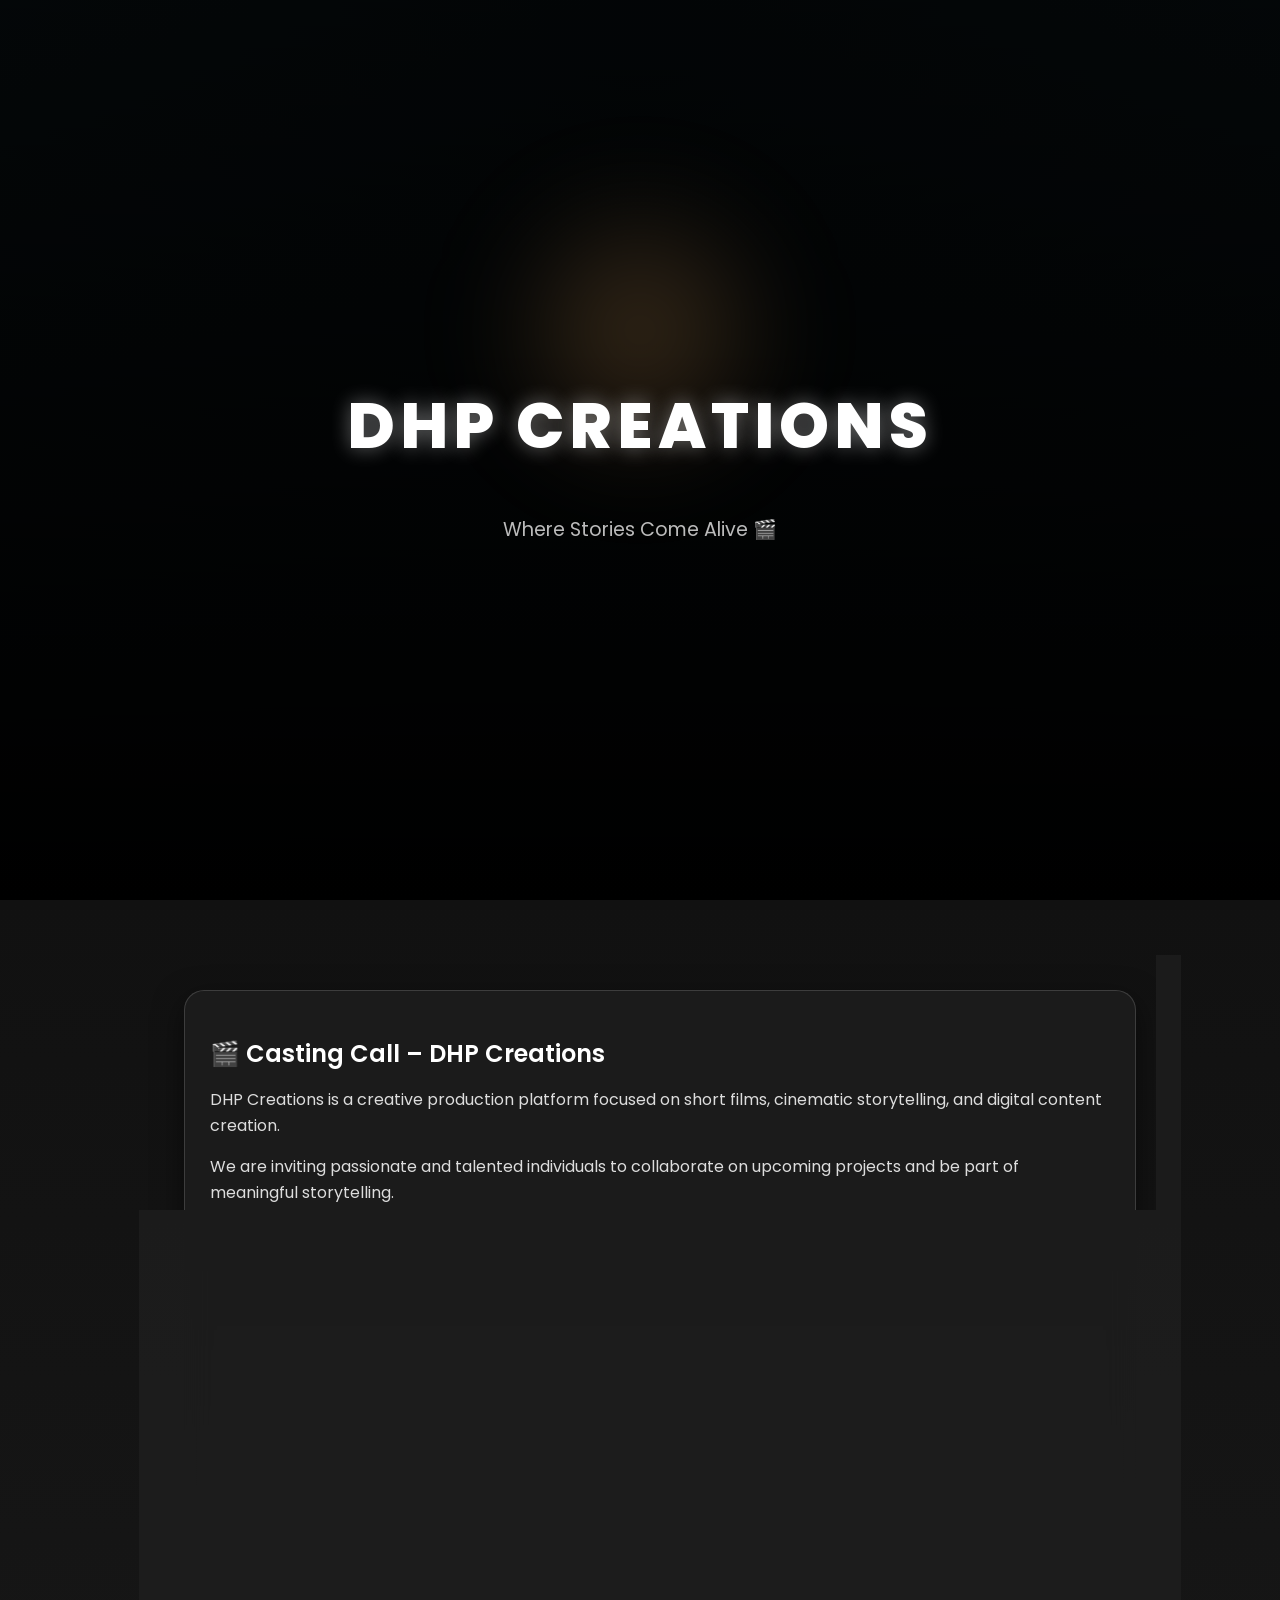
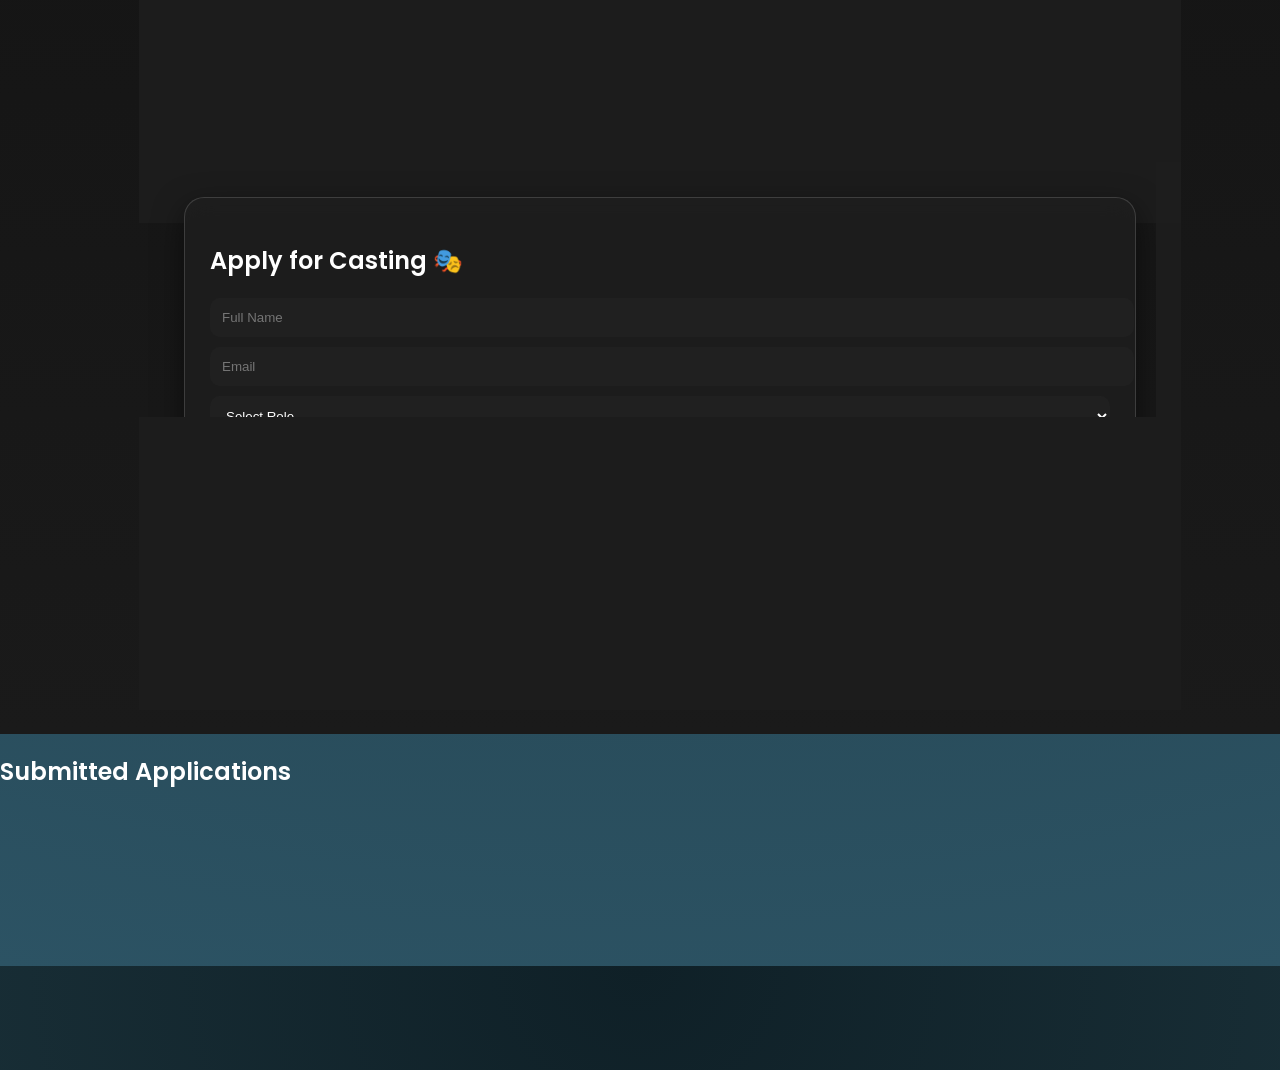
==== frontend/index.html @ b370ccc9 "Final project commit" ====
<!DOCTYPE html>
<html lang="en">
<head>
    <meta charset="UTF-8">
    <title>DHP Creations Casting</title>
    <link rel="stylesheet" href="style.css">
    <!-- Font Awesome for social icons -->
    <link rel="stylesheet" href="https://cdnjs.cloudflare.com/ajax/libs/font-awesome/6.5.0/css/all.min.css">
</head>
<body>

<!-- HERO / CINEMATIC HEADER -->
<div class="hero">
    <div class="spotlight"></div>
    <div class="overlay">
        <h1 class="hero-title">DHP CREATIONS</h1>
        <p class="hero-tagline">Where Stories Come Alive 🎬</p>
    </div>
</div>

<div class="container">

    <!-- ABOUT / CASTING -->
    <div class="card">
        <h2>🎬 Casting Call – DHP Creations</h2>
        <p>
            DHP Creations is a creative production platform focused on short films, cinematic storytelling, and digital content creation.
        </p>
        <p>
            We are inviting passionate and talented individuals to collaborate on upcoming projects and be part of meaningful storytelling.
        </p>

        <hr>

        <h3>🎥 Open Roles</h3>
        <ul class="roles">
            <li>🎭 Actors / Actresses</li>
            <li>🎬 Assistant Directors</li>
            <li>🎥 Cinematographers</li>
            <li>✂️ Video Editors</li>
            <li>🎶 Music Directors</li>
            <li>🎤 Singers</li>
            <li>📝 Script Writers</li>
            <li>💃 Choreographers</li>
        </ul>

        <hr>

        <h3>🎬 Direction</h3>
        <p>
            All film projects under DHP Creations are directed by <b>NANDU</b>, bringing creative vision and cinematic storytelling to every production.
        </p>

        <hr>

        <h3>📱 Connect</h3>
        <div class="socials">
            <a href="https://instagram.com/dhp_creations" target="_blank">
                <i class="fab fa-instagram"></i> @dhp_creations
            </a>
            <a href="https://youtube.com/@dhpcreations" target="_blank">
                <i class="fab fa-youtube"></i> @dhpcreations
            </a>
            <a href="mailto:dhpcreations15@gmail.com">
                <i class="fas fa-envelope"></i> dhpcreations15@gmail.com
            </a>
        </div>
    </div>

    <!-- CASTING APPLICATION FORM -->
    <div class="card">
        <h2>Apply for Casting 🎭</h2>
        <form id="form">
            <input type="text" id="name" placeholder="Full Name" required>
            <input type="email" id="email" placeholder="Email" required>
            <select id="role" required>
                <option value="">Select Role</option>
                <option>Actor / Actress</option>
                <option>Cinematographer</option>
                <option>Editor</option>
                <option>Writer</option>
                <option>Singer</option>
                <option>Music Director</option>
                <option>Choreographer</option>
                <option>Assistant Director</option>
            </select>
            <textarea id="message" placeholder="Tell us about your experience..."></textarea>
            <button type="submit">Apply Now 🚀</button>
            <p id="status"></p>
        </form>
    </div>

</div>

<script src="script.js"></script>
</body>
</html>

<h2>Submitted Applications</h2>
<div id="submitted-data"></div>

<!-- Submitted Applications Cinematic -->
<div class="card" id="submitted-data-container">
    <h2>Submitted Applications 🎬</h2>
    <div id="submitted-data-wrapper">
        <div id="submitted-data"></div> <!-- table will scroll inside this -->
    </div>
</div>
---- frontend/style.css ----
/* FONT */
@import url('https://fonts.googleapis.com/css2?family=Poppins:wght@300;400;600;800&display=swap');

body {
    margin: 0;
    font-family: 'Poppins', sans-serif;
    background: radial-gradient(circle at top, #0f2027, #203a43, #2c5364);
    color: white;
    overflow-x: hidden;
}

/* HERO */
.hero {
    height: 100vh;
    background: linear-gradient(to bottom, rgba(0,0,0,0.85), rgba(0,0,0,1)),
                url('https://images.unsplash.com/photo-1511379938547-c1f69419868d') center/cover no-repeat;
    display: flex;
    justify-content: center;
    align-items: center;
    text-align: center;
    position: relative;
}

.hero::before {
    content: "";
    position: absolute;
    width: 300px;
    height: 300px;
    background: radial-gradient(circle, rgba(255,180,100,0.25), transparent 70%);
    top: 20%;
    left: 50%;
    transform: translateX(-50%);
    filter: blur(50px);
}

.overlay {
    position: relative;
    z-index: 2;
}

.hero-title {
    font-size: 4rem;
    font-weight: 800;
    letter-spacing: 5px;
    text-shadow: 0 0 20px rgba(255,255,255,0.4);
    animation: fadeZoom 2s ease;
}

.hero-tagline {
    color: #bbb;
    margin-top: 10px;
    font-size: 1.2rem;
}

/* CONTAINER */
.container {
    padding: 50px 20px;
    max-width: 1000px;
    margin: auto;
}

/* GLASS CARD */
.card {
    background: rgba(255,255,255,0.08);
    border: 1px solid rgba(255,255,255,0.15);
    backdrop-filter: blur(15px);
    border-radius: 20px;
    padding: 25px;
    margin: 25px 0;
    box-shadow: 0 10px 30px rgba(0,0,0,0.5);
    transition: 0.5s;
    opacity: 0;
    transform: translateY(50px);
}

.card.show {
    opacity: 1;
    transform: translateY(0);
}

/* TEXT */
h2 { font-weight: 600; margin-bottom: 10px; }
h3 { margin-top: 15px; margin-bottom: 5px; font-weight: 500; }
p { color: #ddd; line-height: 1.6; }

/* ROLES GRID */
.roles {
    display: grid;
    grid-template-columns: repeat(auto-fit, minmax(180px, 1fr));
    gap: 10px;
    list-style: none;
    padding: 0;
}

.roles li {
    background: rgba(255,255,255,0.1);
    padding: 10px;
    border-radius: 10px;
    text-align: center;
    transition: 0.3s;
}

.roles li:hover {
    background: rgba(255,255,255,0.2);
    transform: scale(1.05);
}

/* FORM */
input, textarea, select {
    width: 100%;
    padding: 12px;
    margin-top: 10px;
    border-radius: 10px;
    border: none;
    outline: none;
    background: rgba(255,255,255,0.1);
    color: white;
}

textarea { resize: none; height: 80px; }

/* BUTTON */
button {
    margin-top: 15px;
    width: 100%;
    padding: 12px;
    border: none;
    border-radius: 10px;
    background: linear-gradient(45deg, #ff416c, #ff4b2b);
    color: white;
    font-weight: 600;
    cursor: pointer;
    transition: 0.3s;
}

button:hover {
    transform: scale(1.05);
    box-shadow: 0 0 15px rgba(255,75,43,0.6);
}

/* SOCIAL LINKS */
.socials a {
    display: flex;
    align-items: center;
    gap: 10px;
    margin: 8px 0;
    padding: 10px;
    border-radius: 10px;
    text-decoration: none;
    color: white;
    background: rgba(255,255,255,0.1);
    transition: 0.3s;
}

.socials a:hover { transform: translateX(5px); }

/* STATUS */
#status { margin-top: 10px; color: #00ffcc; }

/* ANIMATIONS */
@keyframes fadeZoom {
    from { opacity: 0; transform: scale(1.2); }
    to { opacity: 1; transform: scale(1); }
}

/* FULL SCREEN CASTING SECTION */
.container {
    width: 100%;
    max-width: 100%; /* full width */
    padding: 50px 20px;
    margin: 0 auto;
    background: linear-gradient(to bottom, #111111, #1a1a1a); /* new darker background */
}

/* GLASS CARD FULL WIDTH */
.card {
    max-width: 900px;
    width: 90%; /* almost full screen */
    margin: 30px auto;
    background: rgba(30, 30, 30, 0.85); /* darker card for contrast */
    border: 1px solid rgba(255,255,255,0.15);
    backdrop-filter: blur(15px);
}

/* Roles & Form adjust width */
.roles li {
    background: rgba(50,50,50,0.2); /* darker role items */
}

input, textarea, select {
    background: rgba(50,50,50,0.2); /* darker input fields */
    color: #fff;
}

button {
    background: linear-gradient(45deg, #ff8c00, #ff416c); /* cinematic orange-pink */
    color: white;
}

/* Social Links */
.socials a {
    background: rgba(50,50,50,0.2); /* darker social link background */
    color: #fff;
}

/* Optional: add padding below hero */
.hero + .container {
    padding-top: 60px;
}

/* SCROLLING CINEMATIC TABLE */
#submitted-data-wrapper {
    max-height: 300px; /* height of rolling panel */
    overflow: hidden;
    position: relative;
}

#submitted-data {
    animation: scrollCredits 15s linear infinite; /* rolling credits */
}

#submitted-data table {
    width: 100%;
    border-collapse: collapse;
    color: #fff;
}

#submitted-data th, #submitted-data td {
    padding: 12px;
    border-bottom: 1px solid rgba(255,255,255,0.1);
    text-align: left;
}

#submitted-data th {
    background: rgba(255,255,255,0.05);
    color: #ffb347; /* cinematic orange highlight */
    font-weight: 600;
}

#submitted-data tr:hover {
    background: rgba(255,255,255,0.08);
}

#submitted-data td {
    background: rgba(255,255,255,0.02);
}

/* CINEMATIC ROLLING ANIMATION */
@keyframes scrollCredits {
    0% {
        transform: translateY(100%);
        opacity: 0;
    }
    10% {
        opacity: 1;
    }
    90% {
        opacity: 1;
    }
    100% {
        transform: translateY(-100%);
        opacity: 0;
    }
}

#submitted-data-container::before {
    content: "";
    position: absolute;
    width: 200px;
    height: 200px;
    background: radial-gradient(circle, rgba(255,180,100,0.2), transparent 70%);
    top: 0;
    left: 50%;
    transform: translateX(-50%);
    filter: blur(60px);
}
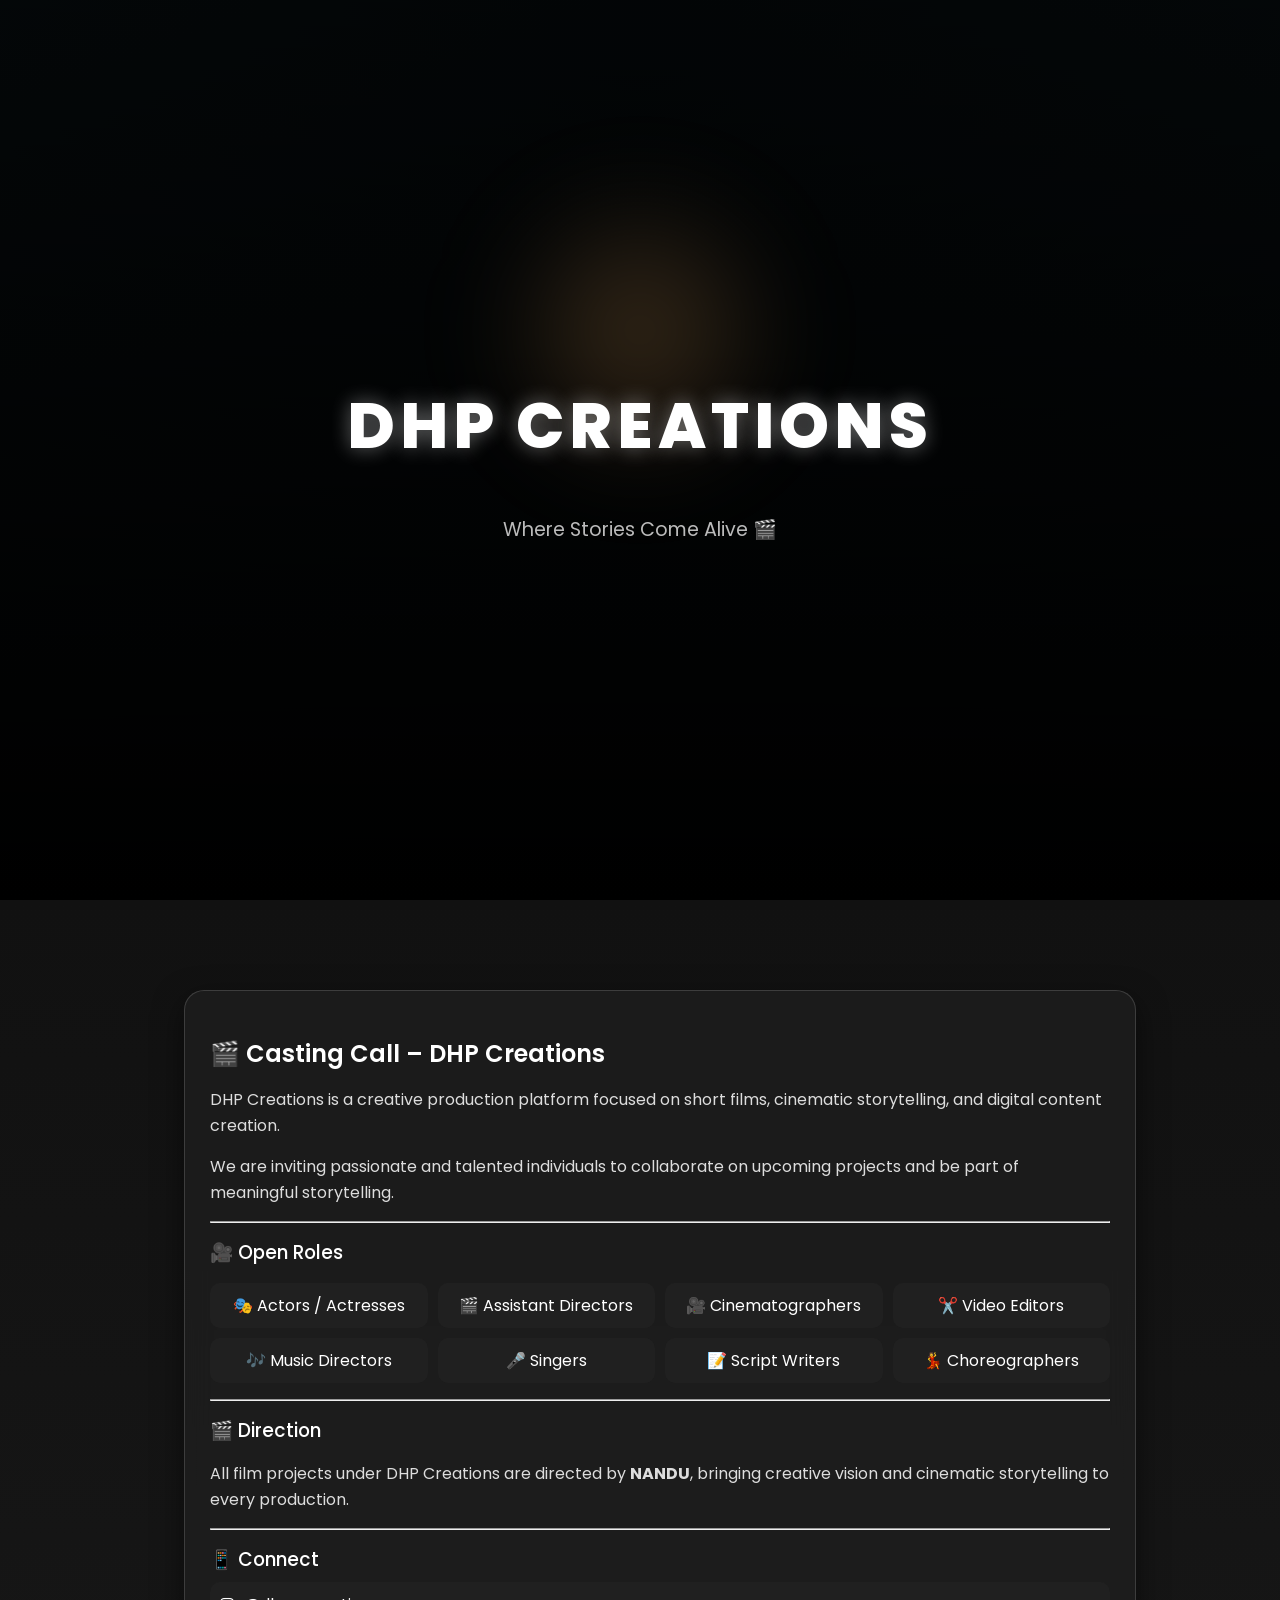
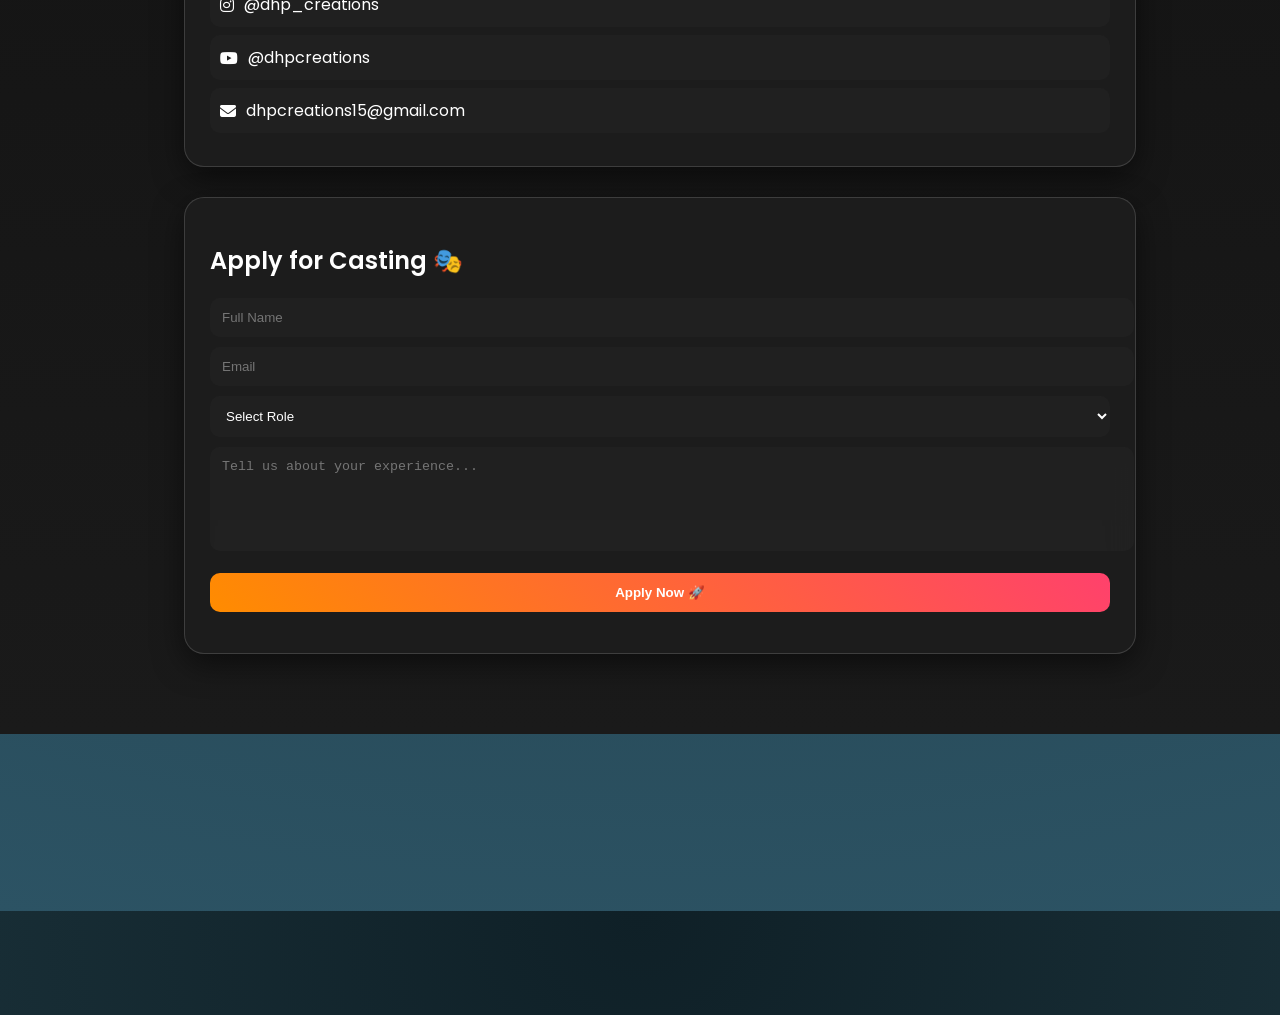
==== commit f4fc8410: "Final project for review" ====
--- a/frontend/index.html
+++ b/frontend/index.html
@@ -96,9 +96,6 @@
 </body>
 </html>
 
-<h2>Submitted Applications</h2>
-<div id="submitted-data"></div>
-
 <!-- Submitted Applications Cinematic -->
 <div class="card" id="submitted-data-container">
     <h2>Submitted Applications 🎬</h2>
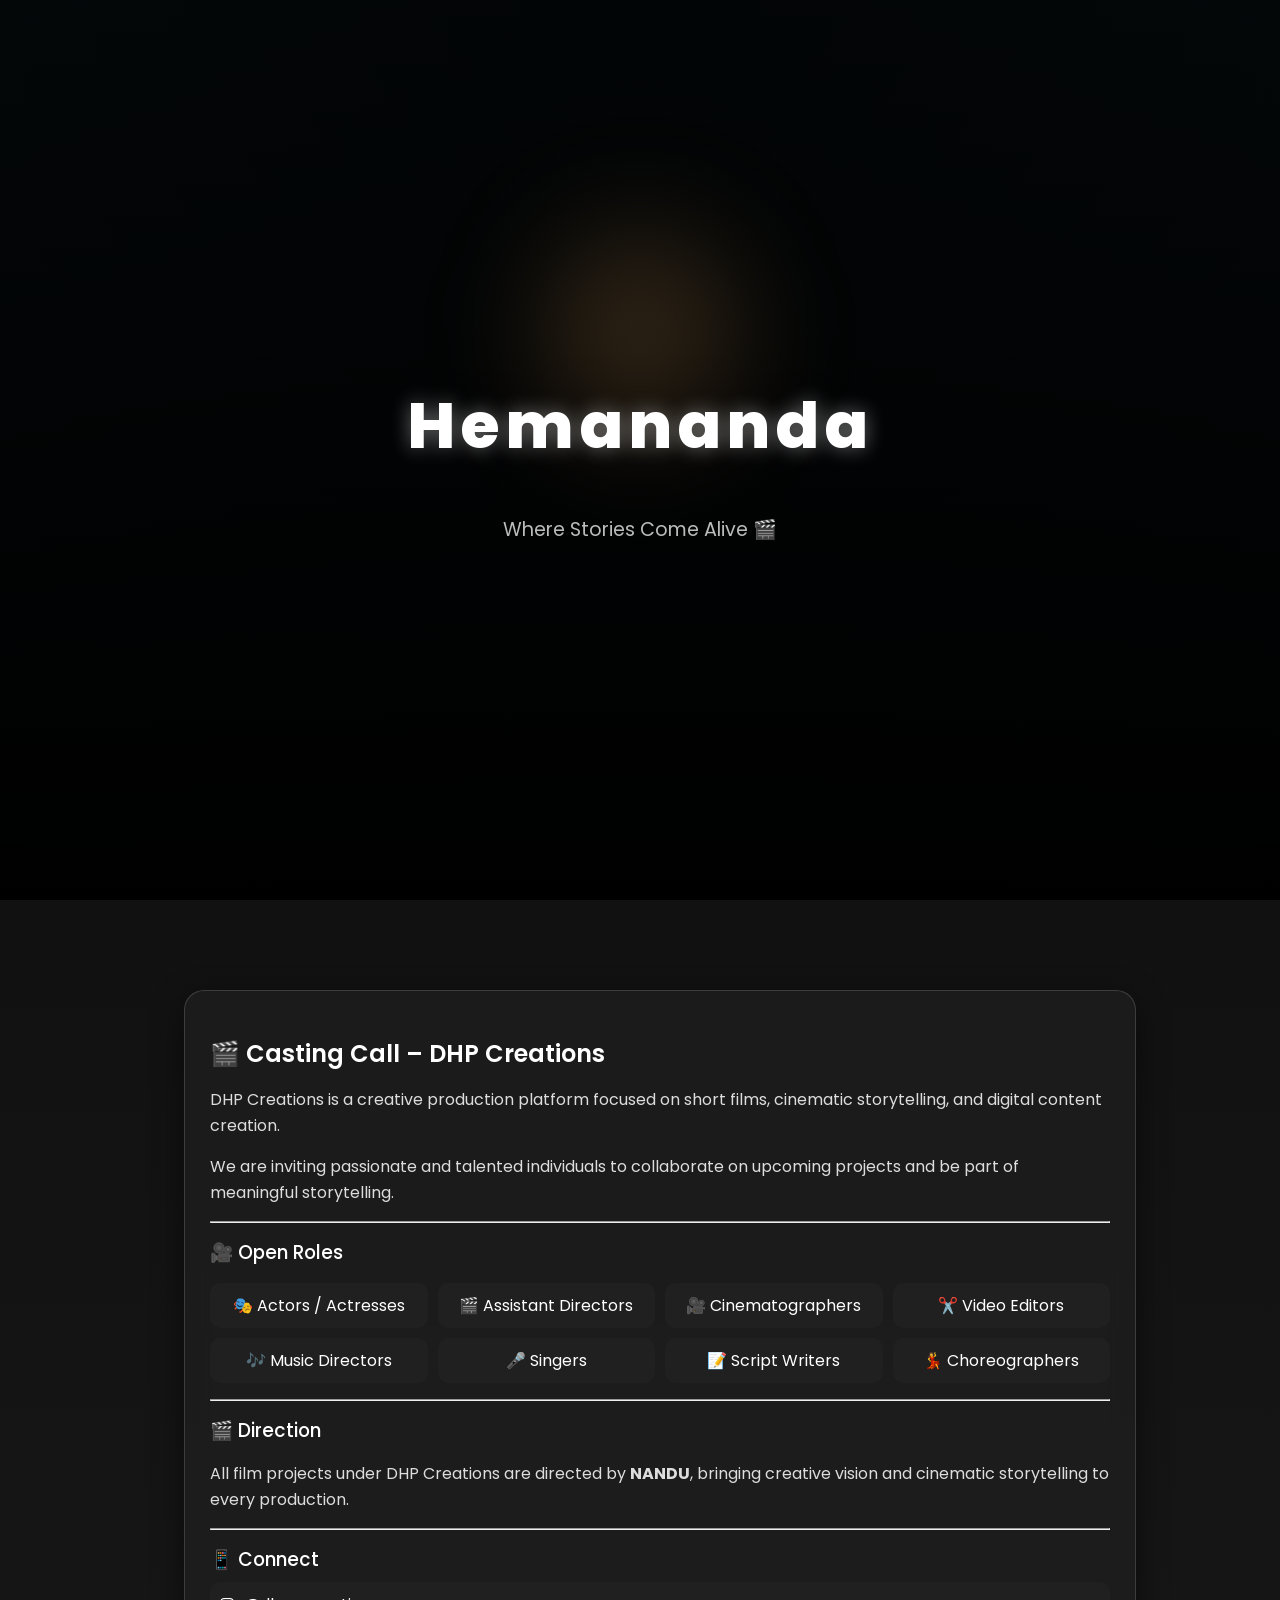
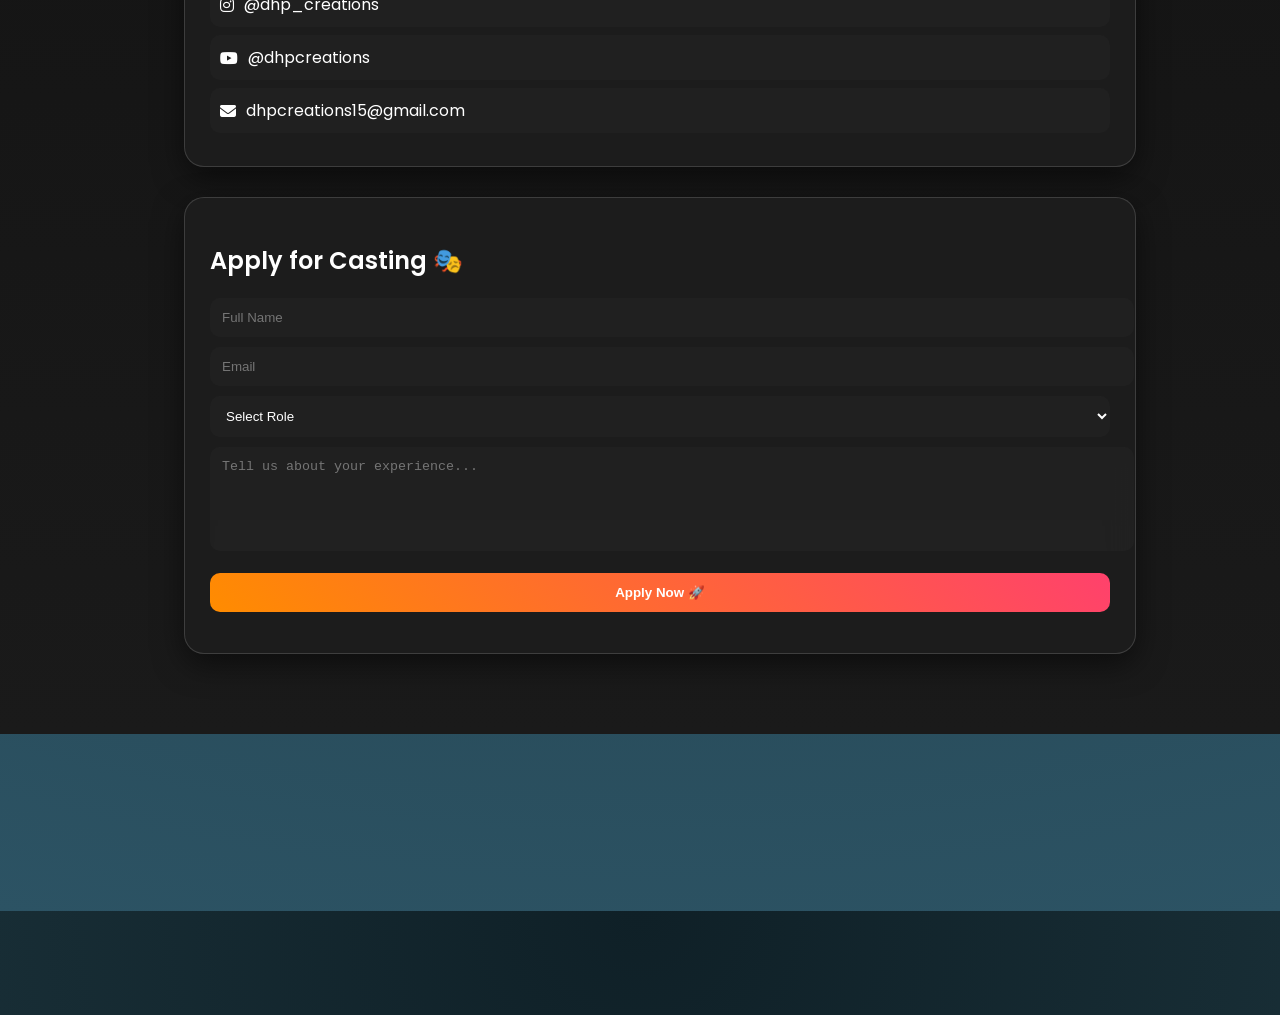
==== commit 2f925077: "Update index.html" ====
--- a/frontend/index.html
+++ b/frontend/index.html
@@ -13,7 +13,7 @@
 <div class="hero">
     <div class="spotlight"></div>
     <div class="overlay">
-        <h1 class="hero-title">DHP CREATIONS</h1>
+        <h1 class="hero-title">Hemananda</h1>
         <p class="hero-tagline">Where Stories Come Alive 🎬</p>
     </div>
 </div>
@@ -102,4 +102,4 @@
     <div id="submitted-data-wrapper">
         <div id="submitted-data"></div> <!-- table will scroll inside this -->
     </div>
-</div>+</div>
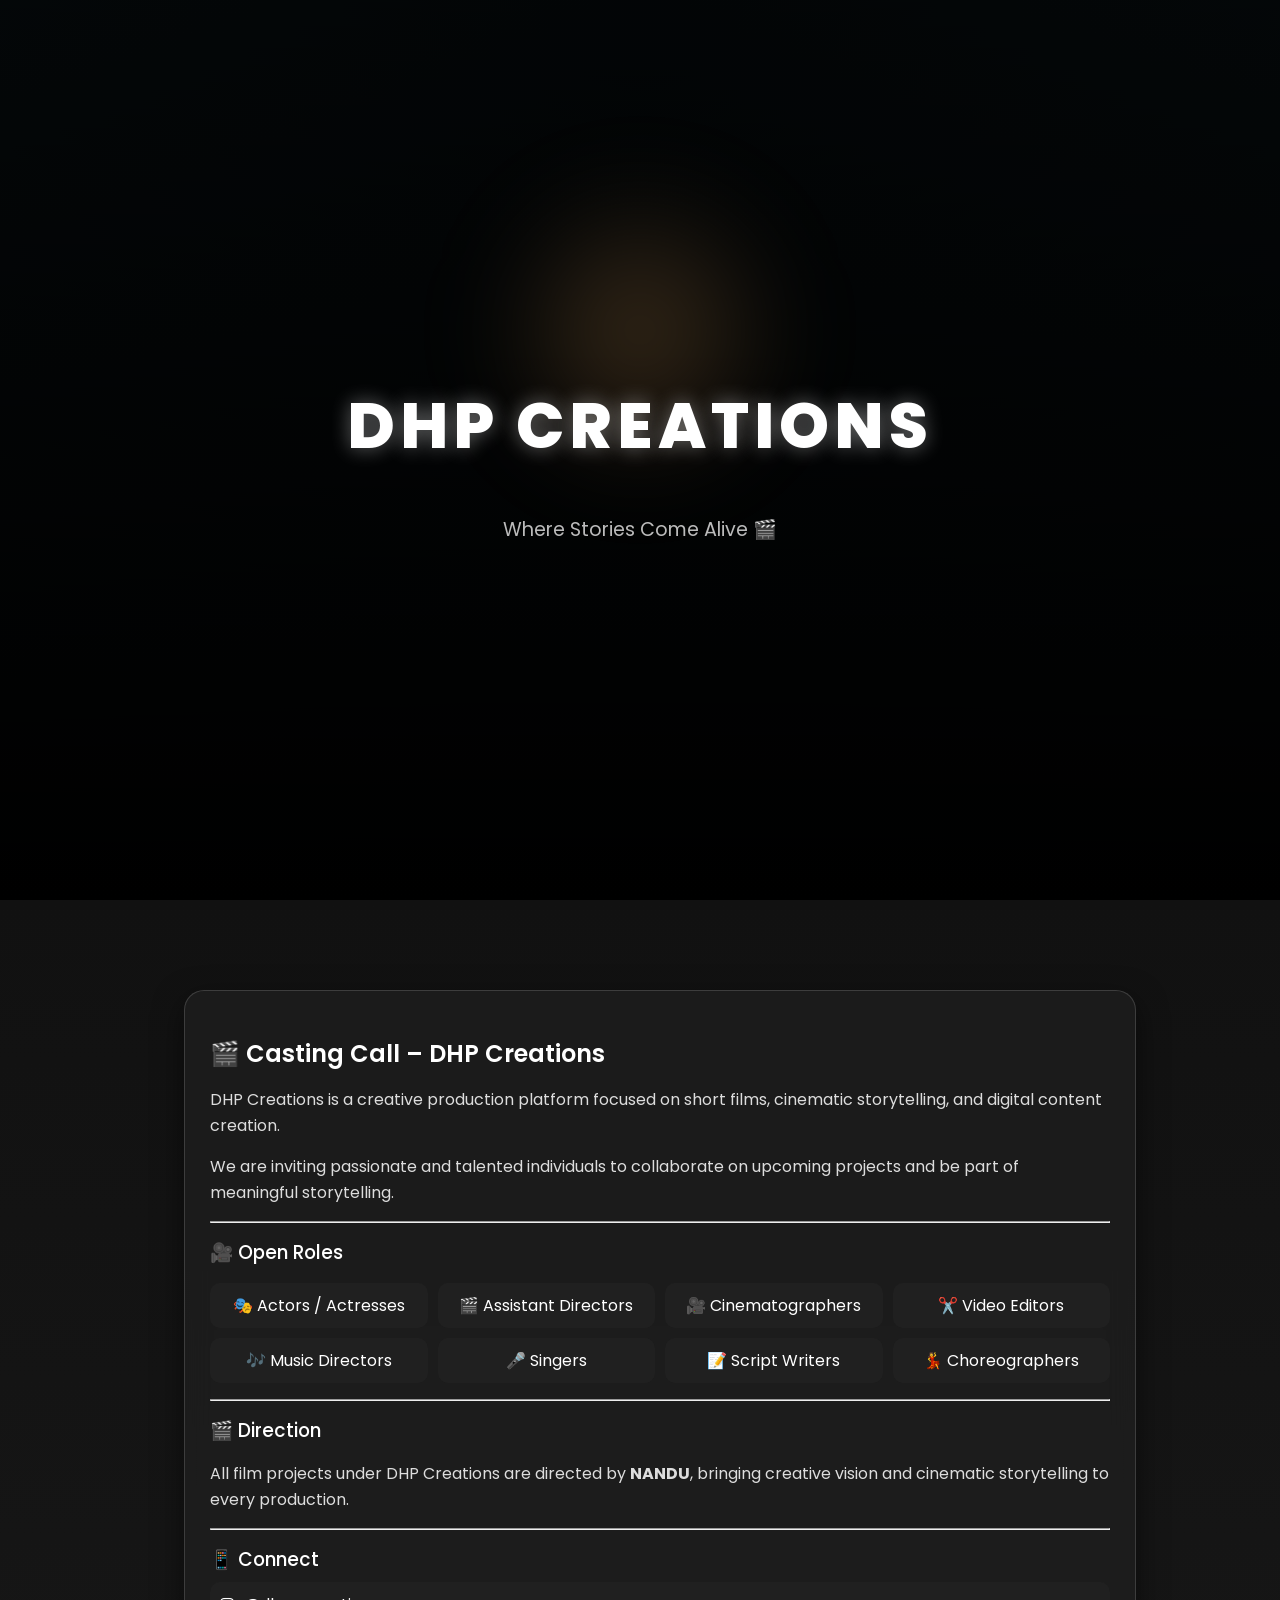
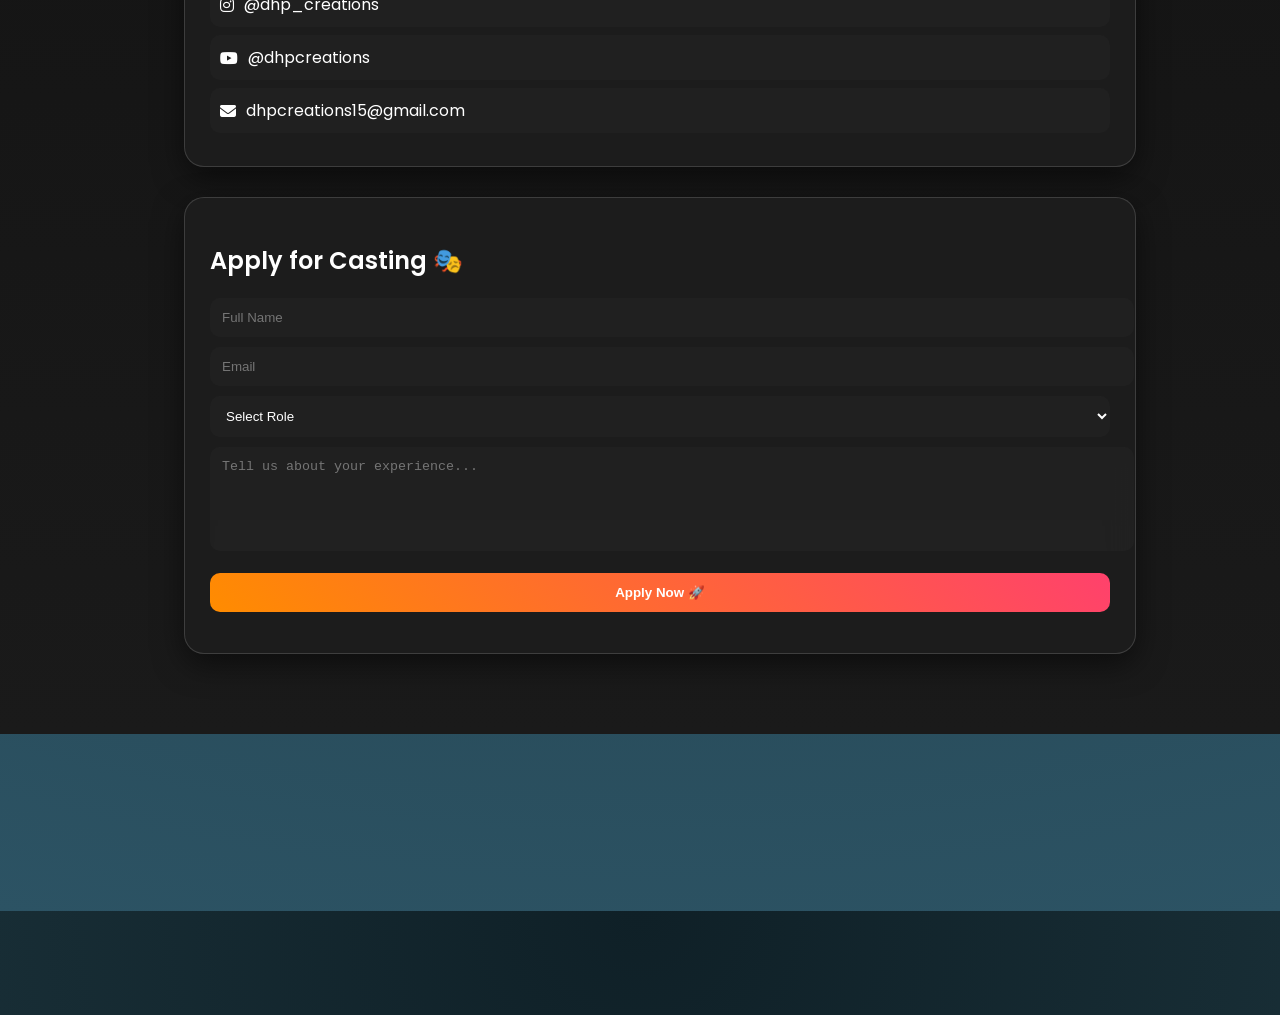
==== commit 9bdc853e: "Update index.html" ====
--- a/frontend/index.html
+++ b/frontend/index.html
@@ -13,7 +13,7 @@
 <div class="hero">
     <div class="spotlight"></div>
     <div class="overlay">
-        <h1 class="hero-title">Hemananda</h1>
+        <h1 class="hero-title">DHP CREATIONS</h1>
         <p class="hero-tagline">Where Stories Come Alive 🎬</p>
     </div>
 </div>
